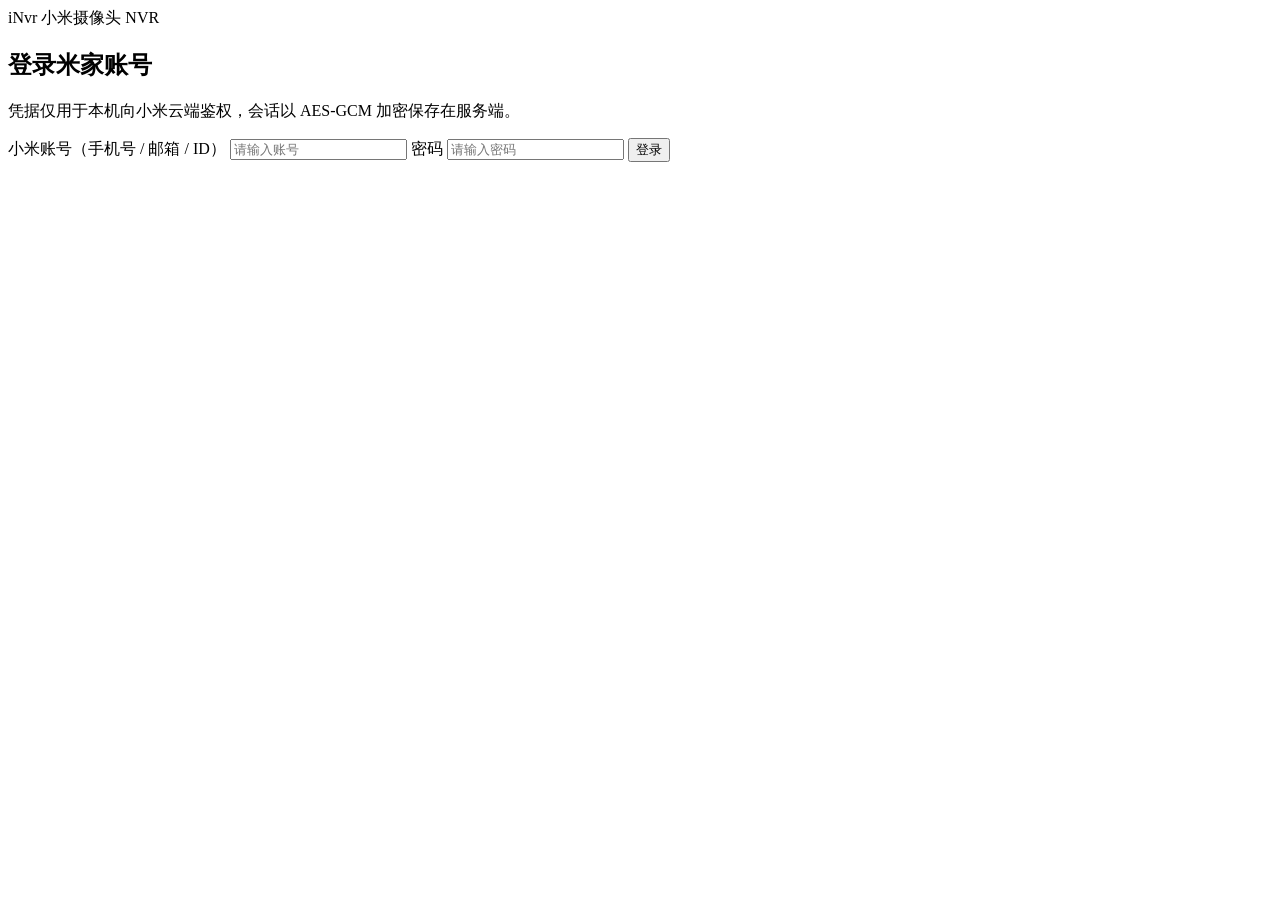
==== src/main/resources/static/index.html @ 577e38ce "增加 设置页面，将录像存储位置调整为可切换、并增加录制时长设置、滚动录制时长等设置，增加rtsp下发端口设置" ====
<!DOCTYPE html>
<html lang="zh-CN">
<head>
    <meta charset="UTF-8">
    <meta name="viewport" content="width=device-width, initial-scale=1.0">
    <link rel="icon" href="data:image/svg+xml,%3Csvg xmlns='http://www.w3.org/2000/svg' viewBox='0 0 16 16'%3E%3Crect width='16' height='16' rx='3' fill='%230891b2'/%3E%3C/svg%3E">
    <title>iNvr · 小米摄像头 NVR</title>
    <link rel="stylesheet" href="/style.css?v=8">
</head>
<body>
<header class="topbar">
    <div class="brand">
        <span class="brand-dot"></span>
        <span class="brand-name">iNvr</span>
        <span class="brand-sub">小米摄像头 NVR</span>
    </div>
    <div class="top-right" id="topRight" hidden>
        <span class="user-chip" id="userChip"></span>
        <button class="btn ghost" id="btnRefresh">刷新设备</button>
        <button class="btn ghost" id="btnLock">锁定</button>
        <button class="btn ghost danger" id="btnLogout">登出</button>
    </div>
</header>

<main class="container">

    <!-- 登录视图 -->
    <section id="loginView" class="login-wrap">
        <div class="login-card">
            <h1>登录米家账号</h1>
            <p class="muted">凭据仅用于本机向小米云端鉴权，会话以 AES-GCM 加密保存在服务端。</p>

            <div id="loginForm">
                <label>小米账号（手机号 / 邮箱 / ID）</label>
                <input type="text" id="username" autocomplete="username" placeholder="请输入账号">
                <label>密码</label>
                <input type="password" id="password" autocomplete="current-password" placeholder="请输入密码">
                <button class="btn primary block" id="btnLogin">登录</button>
            </div>

            <!-- 图形验证码 -->
            <div id="captchaPanel" class="step-panel" hidden>
                <p>请完成图形验证码：</p>
                <img id="captchaImg" class="captcha-img" alt="验证码">
                <input type="text" id="captchaCode" placeholder="输入图中字符" maxlength="8">
                <button class="btn primary block" id="btnCaptcha">提交验证码</button>
            </div>

            <!-- 二次验证 -->
            <div id="twofaPanel" class="step-panel" hidden>
                <p id="twofaTip">验证码已发送，请查收：</p>
                <input type="text" id="verifyCode" inputmode="numeric" placeholder="输入 6 位验证码" maxlength="8">
                <button class="btn primary block" id="btnVerify">提交验证码</button>
            </div>

            <div id="loginError" class="error-box" hidden></div>
        </div>
    </section>

    <!-- 首次设置访问密码视图 -->
    <section id="setupView" class="login-wrap" hidden>
        <div class="login-card">
            <h1>设置访问密码</h1>
            <p class="muted">米家账号已连接。首次使用请为本系统设置一个访问密码，此后每次打开 iNvr 都需输入该密码才能进入。密码以 PBKDF2 加盐哈希保存在本机，不存明文。</p>
            <label>访问密码（至少 6 位）</label>
            <input type="password" id="setupPw1" autocomplete="new-password" placeholder="设置访问密码">
            <label>确认访问密码</label>
            <input type="password" id="setupPw2" autocomplete="new-password" placeholder="再次输入访问密码">
            <button class="btn primary block" id="btnSetup">设置并进入</button>
            <div id="setupError" class="error-box" hidden></div>
        </div>
    </section>

    <!-- 输入访问密码解锁视图 -->
    <section id="lockView" class="login-wrap" hidden>
        <div class="login-card">
            <h1>输入访问密码</h1>
            <p class="muted">iNvr 已受访问密码保护，请输入访问密码解锁进入。</p>
            <label>访问密码</label>
            <input type="password" id="lockPw" autocomplete="current-password" placeholder="请输入访问密码">
            <button class="btn primary block" id="btnUnlock">解锁进入</button>
            <button class="btn ghost block" id="btnGenLink" type="button">生成一键解锁链接</button>
            <div id="lockLinkBox" class="link-box" hidden>
                <p class="muted small">下方链接打开即解锁，等同于密码，请妥善保管，勿外发或用于公网：</p>
                <div class="link-row">
                    <input type="text" id="lockLinkText" readonly>
                    <button class="btn tiny" id="btnCopyLink" type="button">复制</button>
                </div>
            </div>
            <div id="lockError" class="error-box" hidden></div>
        </div>
    </section>

    <!-- 应用视图 -->
    <section id="appView" hidden>
        <nav class="tabs">
            <button class="tab active" data-tab="cameras">摄像头</button>
            <button class="tab" data-tab="recordings">录像文件</button>
            <button class="tab" data-tab="playback">录像回放</button>
            <button class="tab" data-tab="settings">设置</button>
        </nav>

        <div id="tab-cameras">
            <div class="section-head">
                <h2>设备列表</h2>
                <span class="muted" id="camCount"></span>
            </div>
            <div class="grid" id="deviceGrid"></div>
        </div>

        <div id="tab-recordings" hidden>
            <div class="section-head">
                <h2>录像文件</h2>
                <div>
                    <select id="recFilter" class="select"></select>
                    <button class="btn ghost" id="btnRecRefresh">刷新</button>
                </div>
            </div>
            <div class="table-wrap">
                <table class="rec-table">
                    <thead>
                    <tr><th>文件名</th><th>摄像头</th><th>大小</th><th>时间</th><th>操作</th></tr>
                    </thead>
                    <tbody id="recList"></tbody>
                </table>
            </div>
        </div>

        <div id="tab-playback" hidden>
            <div class="section-head">
                <h2>录像回放</h2>
                <div class="pb-bar">
                    <select id="pbCam" class="select"></select>
                    <input type="date" id="pbDate" class="pb-date">
                    <span class="pb-zoom" id="pbZoom">
                        <button class="btn tiny" type="button" data-zoom="24">全天</button>
                        <button class="btn tiny" type="button" data-zoom="6">6小时</button>
                        <button class="btn tiny" type="button" data-zoom="1">1小时</button>
                    </span>
                    <button class="btn ghost tiny" type="button" id="pbPrev">◀</button>
                    <button class="btn ghost tiny" type="button" id="pbNext">▶</button>
                    <button class="btn ghost tiny" type="button" id="pbRefresh">刷新</button>
                </div>
            </div>

            <div class="pb-stage">
                <video id="pbVideo" controls playsinline></video>
                <div id="pbEmpty" class="pb-empty">选择摄像头与日期，点击下方时间轴上的蓝色录像区段即可回放；分段会自动连续播放。</div>
            </div>
            <div class="pb-meta">
                <span id="pbNow" class="muted">--:--:--</span>
                <span id="pbSeg" class="muted"></span>
            </div>
            <div class="tl" id="tl">
                <div class="tl-ruler" id="tlRuler"></div>
                <div class="tl-track" id="tlTrack">
                    <div class="tl-blocks" id="tlBlocks"></div>
                    <div class="tl-cursor" id="tlCursor" hidden></div>
                </div>
            </div>
        </div>

        <!-- 设置 -->
        <div id="tab-settings" hidden>
            <div class="section-head">
                <h2>系统设置</h2>
            </div>
            <div class="settings-grid">
                <div class="set-card">
                    <h3>录像存储路径</h3>
                    <p class="muted small">录像分段（MP4）的保存目录。修改后立即生效：之后的录像写入新目录；正在录制的摄像头会在当前分段正常封段后，于新目录继续录制。已有录像文件不会自动移动，如需合并请手动迁移。</p>
                    <label>当前存储目录</label>
                    <div class="set-path" id="setCurDir">—</div>
                    <div class="set-stats" id="setStats"></div>
                    <label>新存储目录（仅可选择有写权限的目录）</label>
                    <div class="set-pick">
                        <input type="text" id="setDirInput" readonly placeholder="点击右侧“浏览”选择服务器上的目录">
                        <button class="btn" id="btnBrowseDir" type="button">浏览…</button>
                    </div>
                    <div class="set-actions">
                        <button class="btn primary" id="btnSaveDir" type="button" disabled>保存并应用</button>
                        <button class="btn" id="btnResetDir" type="button">恢复默认</button>
                        <button class="btn" id="btnRefreshDir" type="button">刷新</button>
                    </div>
                    <div id="setError" class="error-box" hidden></div>
                    <p class="muted small">默认目录：<code id="setDefaultDir"></code>。选择的是<strong>服务器</strong>（运行本程序的机器）上的目录；设置会持久化，重启后仍生效。</p>
                </div>
                <div class="set-card">
                    <h3>运行参数</h3>
                    <label>录像分段时长（秒，10～3600）</label>
                    <div class="set-edit">
                        <input type="number" id="setSegmentInput" min="10" max="3600" step="10">
                        <button class="btn primary" id="btnSaveSegment" type="button">保存</button>
                    </div>
                    <p class="muted small" id="setSegmentHint"></p>
                    <label>RTSP 端口（1024～65535）</label>
                    <div class="set-edit">
                        <input type="number" id="setRtspInput" min="1024" max="65535" step="1">
                        <button class="btn primary" id="btnSaveRtsp" type="button">保存</button>
                    </div>
                    <p class="muted small" id="setRtspHint"></p>
                    <label>录像保留天数（天，0=永久保存）</label>
                    <div class="set-edit">
                        <input type="number" id="setRetentionInput" min="0" max="3650" step="1">
                        <button class="btn primary" id="btnSaveRetention" type="button">保存</button>
                    </div>
                    <p class="muted small" id="setRetentionHint"></p>
                    <div class="set-kv" id="setMisc"></div>
                </div>
            </div>
        </div>
    </section>
</main>

<!-- 实时预览模态 -->
<div class="modal-mask" id="previewModal" hidden>
    <div class="modal modal-lg">
        <div class="modal-head">
            <span id="previewTitle">实时预览</span>
            <button class="modal-x" id="previewClose">×</button>
        </div>
        <div class="video-wrap">
            <video id="previewVideo" muted autoplay playsinline controls></video>
            <div id="previewHint" class="video-hint" hidden></div>
            <div class="video-loading" id="previewLoading">正在连接摄像头，首次取流约需数秒…</div>
        </div>
        <div class="modal-foot">
            <div class="rtsp-line">
                <span class="muted">RTSP（VLC / ffplay 低延迟）：</span>
                <code id="previewRtsp"></code>
                <button class="btn tiny" id="btnCopyRtsp">复制</button>
            </div>
            <div class="muted small" id="previewNote">网页预览为 HLS（H.265，约 2–4 秒延迟）；多端预览 / 录像 / RTSP 共用一条摄像头连接。</div>
        </div>
    </div>
</div>

<!-- 录像回放模态 -->
<div class="modal-mask" id="playerModal" hidden>
    <div class="modal modal-lg">
        <div class="modal-head">
            <span id="playerTitle">录像回放</span>
            <button class="modal-x" id="playerClose">×</button>
        </div>
        <div class="video-wrap">
            <video id="playerVideo" controls></video>
        </div>
    </div>
</div>

<!-- 服务器目录选择模态 -->
<div class="modal-mask" id="dirModal" hidden>
    <div class="modal modal-dir">
        <div class="modal-head">
            <span>选择录像存储目录（服务器）</span>
            <button class="modal-x" id="dirClose" type="button">×</button>
        </div>
        <div class="dir-toolbar">
            <button class="btn tiny" id="dirUp" type="button">↑ 上一级</button>
            <button class="btn tiny" id="dirReload" type="button">刷新</button>
            <div class="dir-current" id="dirCurrent">—</div>
        </div>
        <div class="dir-roots" id="dirRoots"></div>
        <div class="dir-list" id="dirList"></div>
        <div class="dir-status muted small" id="dirStatus"></div>
        <div class="modal-foot">
            <div class="dir-selected muted small">已选：<code id="dirSelected">未选择</code></div>
            <div class="set-actions">
                <button class="btn primary" id="dirConfirm" type="button" disabled>选择此目录</button>
                <button class="btn" id="dirCancel" type="button">取消</button>
            </div>
        </div>
    </div>
</div>

<div id="toast" class="toast"></div>

<script src="/vendor/hls.min.js"></script>
<script src="/app.js?v=8"></script>
</body>
</html>
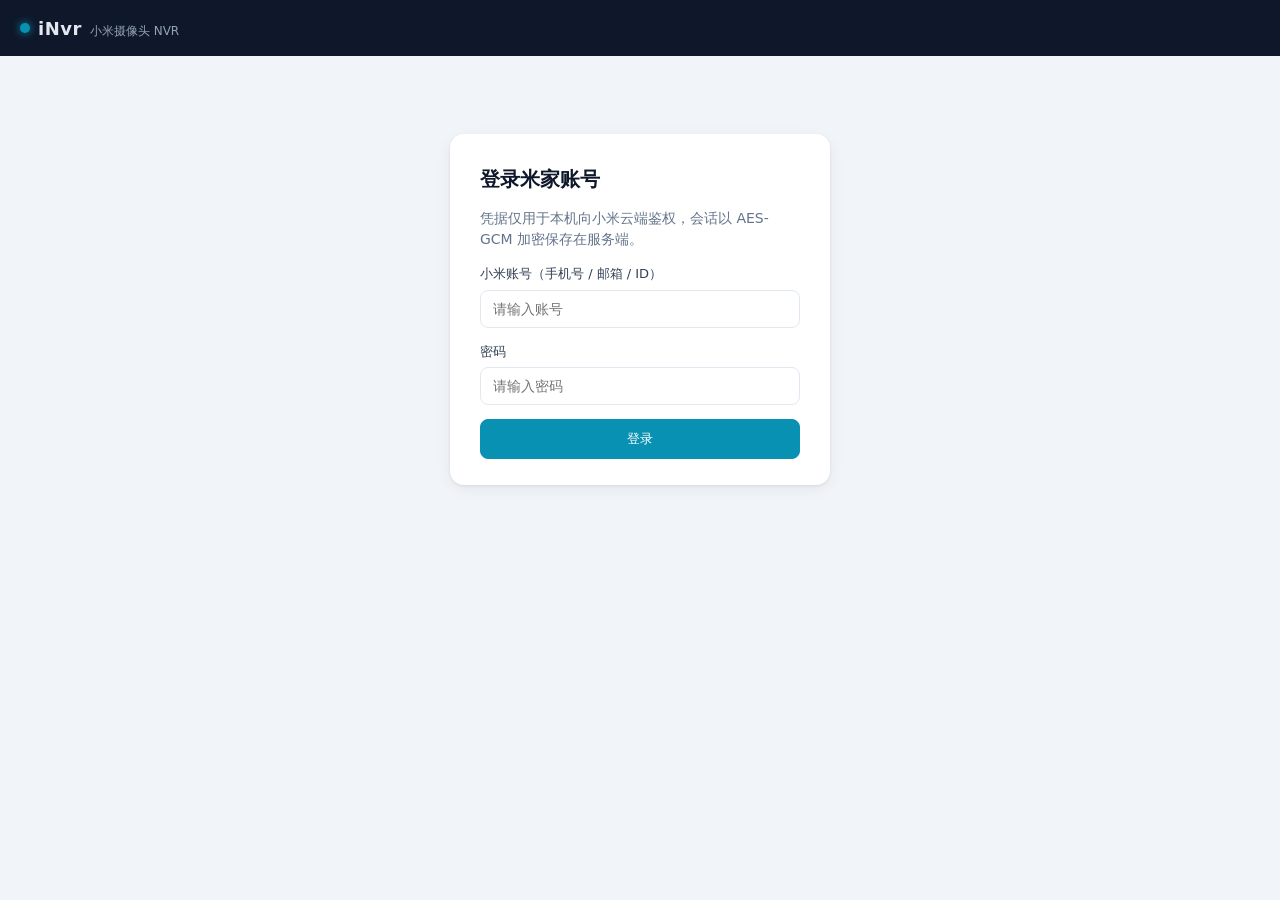
==== commit 3fe00595: "优化 适配fnOS的统一网关" ====
--- a/src/main/resources/static/index.html
+++ b/src/main/resources/static/index.html
@@ -3,9 +3,11 @@
 <head>
     <meta charset="UTF-8">
     <meta name="viewport" content="width=device-width, initial-scale=1.0">
+    <!-- 相对 base：直连根路径解析到 /，fnOS 网关 /app/{appname}/ 下解析到该前缀；资源/API 全部用相对路径 -->
+    <base href="./">
     <link rel="icon" href="data:image/svg+xml,%3Csvg xmlns='http://www.w3.org/2000/svg' viewBox='0 0 16 16'%3E%3Crect width='16' height='16' rx='3' fill='%230891b2'/%3E%3C/svg%3E">
     <title>iNvr · 小米摄像头 NVR</title>
-    <link rel="stylesheet" href="/style.css?v=8">
+    <link rel="stylesheet" href="style.css?v=11">
 </head>
 <body>
 <header class="topbar">
@@ -79,14 +81,6 @@
             <label>访问密码</label>
             <input type="password" id="lockPw" autocomplete="current-password" placeholder="请输入访问密码">
             <button class="btn primary block" id="btnUnlock">解锁进入</button>
-            <button class="btn ghost block" id="btnGenLink" type="button">生成一键解锁链接</button>
-            <div id="lockLinkBox" class="link-box" hidden>
-                <p class="muted small">下方链接打开即解锁，等同于密码，请妥善保管，勿外发或用于公网：</p>
-                <div class="link-row">
-                    <input type="text" id="lockLinkText" readonly>
-                    <button class="btn tiny" id="btnCopyLink" type="button">复制</button>
-                </div>
-            </div>
             <div id="lockError" class="error-box" hidden></div>
         </div>
     </section>
@@ -207,6 +201,39 @@
                     <p class="muted small" id="setRetentionHint"></p>
                     <div class="set-kv" id="setMisc"></div>
                 </div>
+                <div class="set-card">
+                    <h3>门禁访问密码</h3>
+                    <p class="muted small">进入本系统所需的访问密码（独立于米家账号）。修改后需用新密码重新解锁；原“一键解锁链接”会失效。当前已登录会话不会被退出。</p>
+                    <label>当前密码</label>
+                    <div class="set-edit">
+                        <input type="password" id="setPwOld" autocomplete="current-password" placeholder="请输入当前访问密码">
+                    </div>
+                    <label>新密码（6～64 位，不能全为空白）</label>
+                    <div class="set-edit">
+                        <input type="password" id="setPwNew" autocomplete="new-password" placeholder="请输入新访问密码">
+                    </div>
+                    <label>确认新密码</label>
+                    <div class="set-edit">
+                        <input type="password" id="setPwNew2" autocomplete="new-password" placeholder="请再次输入新密码">
+                    </div>
+                    <div class="set-actions">
+                        <button class="btn primary" id="btnSavePw" type="button">修改密码</button>
+                    </div>
+                    <div id="setPwError" class="error-box" hidden></div>
+                    <div class="set-divider"></div>
+                    <label>一键解锁链接</label>
+                    <p class="muted small">凭当前密码生成免密解锁链接，打开即进入系统，等同于密码，请勿外发或用于公网；修改密码后旧链接失效，需重新生成。</p>
+                    <div class="set-edit">
+                        <input type="password" id="setLinkPw" autocomplete="current-password" placeholder="输入当前访问密码以生成链接">
+                        <button class="btn" id="btnGenLink" type="button">生成链接</button>
+                    </div>
+                    <div id="setLinkBox" class="link-box" hidden style="margin-top:8px;">
+                        <div class="link-row">
+                            <input type="text" id="setLinkText" readonly>
+                            <button class="btn tiny" id="btnCopyLink" type="button">复制</button>
+                        </div>
+                    </div>
+                </div>
             </div>
         </div>
     </section>
@@ -275,7 +302,7 @@
 
 <div id="toast" class="toast"></div>
 
-<script src="/vendor/hls.min.js"></script>
-<script src="/app.js?v=8"></script>
+<script src="vendor/hls.min.js"></script>
+<script src="app.js?v=11"></script>
 </body>
 </html>
--- a/src/main/resources/static/style.css
+++ b/src/main/resources/static/style.css
@@ -0,0 +1,252 @@
+* { box-sizing: border-box; }
+[hidden] { display: none !important; }
+:root {
+    --bg: #f1f5f9;
+    --panel: #ffffff;
+    --ink: #0f172a;
+    --muted: #64748b;
+    --line: #e2e8f0;
+    --primary: #0891b2;
+    --primary-d: #0e7490;
+    --green: #059669;
+    --red: #dc2626;
+    --amber: #d97706;
+    --shadow: 0 1px 3px rgba(15, 23, 42, .08), 0 4px 16px rgba(15, 23, 42, .06);
+}
+html, body { margin: 0; padding: 0; }
+body {
+    font-family: "Segoe UI", "Microsoft YaHei", system-ui, -apple-system, sans-serif;
+    background: var(--bg);
+    color: var(--ink);
+    font-size: 14px;
+    line-height: 1.5;
+}
+
+/* 顶栏 */
+.topbar {
+    height: 56px; background: #0f172a; color: #e2e8f0;
+    display: flex; align-items: center; justify-content: space-between;
+    padding: 0 20px; position: sticky; top: 0; z-index: 20;
+}
+.brand { display: flex; align-items: baseline; gap: 8px; }
+.brand-dot { width: 10px; height: 10px; border-radius: 50%; background: var(--primary); display: inline-block; box-shadow: 0 0 8px var(--primary); align-self: center; }
+.brand-name { font-size: 18px; font-weight: 700; letter-spacing: .5px; }
+.brand-sub { font-size: 12px; color: #94a3b8; }
+.top-right { display: flex; align-items: center; gap: 10px; }
+.user-chip { font-size: 13px; color: #cbd5e1; margin-right: 4px; }
+
+.container { max-width: 1180px; margin: 0 auto; padding: 24px 20px 60px; }
+
+/* 按钮 */
+.btn {
+    border: 1px solid var(--line); background: #fff; color: var(--ink);
+    padding: 8px 14px; border-radius: 8px; cursor: pointer; font-size: 13px;
+    transition: all .15s; white-space: nowrap;
+}
+.btn:hover { border-color: var(--primary); color: var(--primary-d); }
+.btn.primary { background: var(--primary); border-color: var(--primary); color: #fff; }
+.btn.primary:hover { background: var(--primary-d); border-color: var(--primary-d); color: #fff; }
+.btn.ghost { background: transparent; color: #cbd5e1; border-color: #334155; }
+.btn.ghost:hover { border-color: var(--primary); color: #fff; }
+.btn.ghost.danger:hover { border-color: var(--red); color: #fca5a5; }
+.btn.block { width: 100%; margin-top: 14px; padding: 10px; }
+.btn.tiny { padding: 3px 9px; font-size: 12px; border-radius: 6px; }
+.btn:disabled { opacity: .55; cursor: not-allowed; }
+.btn.rec-on { background: var(--red); border-color: var(--red); color: #fff; }
+.btn.rec-on:hover { background: #b91c1c; color: #fff; }
+
+/* 登录 */
+.login-wrap { display: flex; justify-content: center; padding-top: 6vh; }
+.login-card {
+    background: var(--panel); border-radius: 14px; box-shadow: var(--shadow);
+    width: 380px; max-width: 92vw; padding: 30px 30px 26px;
+}
+.login-card h1 { margin: 0 0 6px; font-size: 20px; }
+.login-card label { display: block; margin: 14px 0 6px; font-size: 13px; color: #334155; }
+.login-card input, .step-panel input {
+    width: 100%; padding: 10px 12px; border: 1px solid var(--line); border-radius: 8px;
+    font-size: 14px; outline: none;
+}
+.login-card input:focus, .step-panel input:focus { border-color: var(--primary); }
+.step-panel { margin-top: 16px; border-top: 1px dashed var(--line); padding-top: 14px; }
+.captcha-img { display: block; margin: 10px auto; border: 1px solid var(--line); border-radius: 8px; height: 64px; cursor: pointer; }
+.error-box { margin-top: 14px; background: #fef2f2; color: var(--red); border: 1px solid #fecaca; border-radius: 8px; padding: 10px 12px; font-size: 13px; }
+.muted { color: var(--muted); }
+.small { font-size: 12px; }
+
+/* Tabs */
+.tabs { display: flex; gap: 4px; margin-bottom: 18px; border-bottom: 1px solid var(--line); }
+.tab {
+    border: none; background: none; padding: 10px 18px; cursor: pointer; font-size: 14px;
+    color: var(--muted); border-bottom: 2px solid transparent; margin-bottom: -1px;
+}
+.tab.active { color: var(--primary-d); border-bottom-color: var(--primary); font-weight: 600; }
+.section-head { display: flex; align-items: center; justify-content: space-between; margin-bottom: 14px; }
+.section-head h2 { margin: 0; font-size: 17px; }
+.section-head > div { display: flex; gap: 8px; align-items: center; }
+.select { padding: 7px 10px; border: 1px solid var(--line); border-radius: 8px; font-size: 13px; background: #fff; }
+
+/* 设备卡片 */
+.grid { display: grid; grid-template-columns: repeat(auto-fill, minmax(320px, 1fr)); gap: 16px; }
+.cam-card { background: var(--panel); border-radius: 12px; box-shadow: var(--shadow); padding: 16px 18px; display: flex; flex-direction: column; gap: 10px; }
+.cam-top { display: flex; align-items: flex-start; justify-content: space-between; gap: 10px; }
+.cam-name { font-size: 16px; font-weight: 600; display: flex; align-items: center; gap: 8px; flex-wrap: wrap; }
+.cam-name .nm { min-width: 0; }
+.net { display: inline-flex; align-items: center; gap: 5px; font-size: 11px; font-weight: 600; padding: 2px 9px; border-radius: 999px; }
+.net .dot { width: 8px; height: 8px; border-radius: 50%; background: currentColor; }
+.net.online { color: #059669; background: #ecfdf5; border: 1px solid #a7f3d0; }
+.net.online .dot { box-shadow: 0 0 6px rgba(16,185,129,.55); }
+.net.offline { color: #94a3b8; background: #f1f5f9; border: 1px solid var(--line); }
+.cam-card.offline { opacity: .62; }
+.cam-card.offline .cam-actions .btn:disabled { cursor: not-allowed; }
+.cam-model { font-size: 12px; color: var(--muted); margin-top: 2px; }
+.cam-ip { font-size: 12px; color: #475569; font-family: Consolas, monospace; }
+.badges { display: flex; gap: 6px; flex-wrap: wrap; }
+.badge { font-size: 11px; padding: 2px 8px; border-radius: 999px; font-weight: 600; }
+.badge.live { background: #ecfeff; color: var(--primary-d); border: 1px solid #a5f3fc; }
+.badge.rec { background: #fef2f2; color: var(--red); border: 1px solid #fecaca; }
+.badge.off { background: #f1f5f9; color: #94a3b8; border: 1px solid var(--line); }
+.cam-actions { display: flex; gap: 8px; margin-top: 2px; }
+.cam-actions .btn { flex: 1; }
+
+/* 录像表 */
+.table-wrap { background: var(--panel); border-radius: 12px; box-shadow: var(--shadow); overflow: hidden; }
+.rec-table { width: 100%; border-collapse: collapse; font-size: 13px; }
+.rec-table th, .rec-table td { text-align: left; padding: 11px 14px; border-bottom: 1px solid var(--line); }
+.rec-table th { background: #f8fafc; color: #475569; font-weight: 600; font-size: 12px; }
+.rec-table tr:last-child td { border-bottom: none; }
+.rec-table .fname { font-family: Consolas, monospace; font-size: 12px; word-break: break-all; }
+.rec-table .acts { white-space: nowrap; }
+.rec-table .acts .btn { margin-right: 6px; }
+.empty { padding: 40px; text-align: center; color: var(--muted); }
+
+/* 模态 */
+.modal-mask { position: fixed; inset: 0; background: rgba(15, 23, 42, .55); display: flex; align-items: center; justify-content: center; z-index: 50; padding: 20px; }
+.modal-mask[hidden] { display: none; }
+.modal { background: var(--panel); border-radius: 14px; box-shadow: 0 20px 60px rgba(0,0,0,.35); width: 520px; max-width: 96vw; overflow: hidden; }
+.modal-lg { width: 880px; }
+.modal-head { display: flex; align-items: center; justify-content: space-between; padding: 14px 18px; border-bottom: 1px solid var(--line); font-weight: 600; }
+.modal-x { border: none; background: none; font-size: 24px; line-height: 1; cursor: pointer; color: var(--muted); }
+.modal-x:hover { color: var(--ink); }
+.modal-foot { padding: 12px 18px 16px; border-top: 1px solid var(--line); }
+.rtsp-line { display: flex; align-items: center; gap: 8px; flex-wrap: wrap; }
+.rtsp-line code { background: #f1f5f9; padding: 4px 8px; border-radius: 6px; font-size: 12px; flex: 1; min-width: 200px; word-break: break-all; }
+.link-box { margin-top: 12px; padding: 10px; border: 1px solid #334155; border-radius: 10px; background: rgba(255,255,255,0.03); }
+.link-box .small { margin: 0 0 8px; line-height: 1.5; }
+.link-row { display: flex; gap: 8px; align-items: center; }
+.link-row input { flex: 1; min-width: 0; font-size: 12px; padding: 7px 9px; }
+.video-wrap { position: relative; background: #000; aspect-ratio: 16/9; display: flex; align-items: center; justify-content: center; }
+.video-wrap video { width: 100%; height: 100%; object-fit: contain; background: #000; }
+.video-loading { position: absolute; color: #cbd5e1; font-size: 14px; text-align: center; padding: 0 20px; }
+.video-hint { position: absolute; inset: 0; display: flex; align-items: center; justify-content: center; text-align: center; color: #fde68a; background: rgba(2,6,23,.82); padding: 24px; font-size: 14px; line-height: 1.7; }
+
+/* toast */
+.toast { position: fixed; left: 50%; bottom: 32px; transform: translateX(-50%); z-index: 80; display: flex; flex-direction: column; gap: 8px; align-items: center; }
+.toast-item { background: #0f172a; color: #fff; padding: 10px 18px; border-radius: 10px; font-size: 13px; box-shadow: var(--shadow); animation: pop .2s; }
+.toast-item.err { background: var(--red); }
+.toast-item.ok { background: var(--green); }
+@keyframes pop { from { opacity: 0; transform: translateY(8px); } to { opacity: 1; transform: none; } }
+
+/* ========== 时间轴回放 ========== */
+.pb-bar { display: flex; gap: 8px; align-items: center; flex-wrap: wrap; }
+.pb-date { padding: 7px 10px; border: 1px solid var(--line); border-radius: 8px; font-size: 13px; background: #fff; color: var(--ink); }
+.pb-zoom { display: inline-flex; gap: 4px; }
+.pb-zoom .btn { padding: 6px 10px; }
+.pb-zoom .btn.primary { background: var(--primary); border-color: var(--primary); color: #fff; }
+
+.pb-stage { position: relative; background: #000; border-radius: 12px; overflow: hidden; aspect-ratio: 16/9;
+    display: flex; align-items: center; justify-content: center; box-shadow: var(--shadow); }
+.pb-stage video { width: 100%; height: 100%; object-fit: contain; background: #000; }
+.pb-empty { position: absolute; inset: 0; display: flex; align-items: center; justify-content: center;
+    text-align: center; padding: 24px; color: #cbd5e1; font-size: 14px; background: rgba(15, 23, 42, .55); line-height: 1.7; }
+
+.pb-meta { display: flex; align-items: center; justify-content: space-between; gap: 10px; margin: 12px 2px 8px; font-size: 13px; }
+
+.tl { background: var(--panel); border-radius: 12px; box-shadow: var(--shadow); padding: 12px 14px 14px; }
+.tl-ruler { position: relative; height: 22px; margin: 0 1px; }
+.tl-tick { position: absolute; top: 0; bottom: 0; border-left: 1px dotted #cbd5e1; }
+.tl-tick.major { border-left-color: #94a3b8; }
+.tl-lab { position: absolute; top: 1px; left: 4px; font-size: 11px; color: var(--muted); white-space: nowrap; }
+.tl-track { position: relative; height: 38px; margin: 0 1px; background: #f1f5f9; border: 1px solid var(--line);
+    border-radius: 8px; cursor: pointer; overflow: hidden; }
+.tl-blocks { position: absolute; inset: 0; }
+.tl-block { position: absolute; top: 6px; bottom: 6px; min-width: 3px; background: #67e8f9;
+    border: 1px solid #22d3ee; border-radius: 3px; box-sizing: border-box; }
+.tl-block:hover { background: var(--primary); }
+.tl-block.cur { background: var(--primary); border-color: var(--primary-d); box-shadow: 0 0 0 2px rgba(8, 145, 178, .25); z-index: 2; }
+.tl-block.rec { background: #fca5a5; border-color: var(--red); animation: recpulse 1.4s ease-in-out infinite; }
+@keyframes recpulse { 0%, 100% { opacity: 1; } 50% { opacity: .55; } }
+.tl-no { position: absolute; inset: 0; display: flex; align-items: center; justify-content: center; color: var(--muted); font-size: 13px; }
+.tl-cursor { position: absolute; top: -22px; bottom: -2px; width: 2px; background: var(--red); z-index: 4;
+    pointer-events: none;
+    box-shadow: 0 0 4px rgba(220, 38, 38, .6); }
+.tl-cursor::before { content: ''; position: absolute; top: 0; left: -5px; border-left: 6px solid transparent;
+    border-right: 6px solid transparent; border-top: 7px solid var(--red); }
+@media (max-width: 720px) {
+    .pb-bar { gap: 6px; }
+    .tl-lab { font-size: 10px; }
+}
+
+/* ========== 设置 ========== */
+.settings-grid { display: grid; grid-template-columns: 1.5fr 1fr; gap: 16px; align-items: start; }
+.set-card { background: var(--panel); border-radius: 12px; box-shadow: var(--shadow); padding: 18px 20px; }
+.set-card h3 { margin: 0 0 6px; font-size: 15px; }
+.set-card label { display: block; margin: 16px 0 6px; font-size: 13px; color: #334155; }
+.set-card input[type="text"],
+.set-card input[type="number"],
+.set-card input[type="password"] {
+    width: 100%; padding: 10px 12px; border: 1px solid var(--line); border-radius: 8px;
+    font-size: 13px; font-family: Consolas, monospace; outline: none;
+}
+.set-card input[type="text"]:focus,
+.set-card input[type="number"]:focus,
+.set-card input[type="password"]:focus { border-color: var(--primary); }
+.set-path {
+    font-family: Consolas, monospace; font-size: 13px; word-break: break-all;
+    background: #f1f5f9; border: 1px solid var(--line); border-radius: 8px; padding: 9px 12px;
+}
+.set-stats { display: flex; gap: 20px; flex-wrap: wrap; margin-top: 12px; font-size: 13px; color: var(--muted); }
+.set-stats b { color: var(--ink); font-weight: 600; }
+.set-actions { display: flex; gap: 8px; margin-top: 14px; flex-wrap: wrap; }
+.set-card .error-box { margin-top: 12px; }
+.set-kv { margin-top: 4px; }
+.set-kv div { display: flex; justify-content: space-between; gap: 12px; padding: 9px 2px; border-bottom: 1px solid var(--line); font-size: 13px; }
+.set-kv div:last-child { border-bottom: none; }
+.set-kv b { font-family: Consolas, monospace; font-weight: 600; text-align: right; word-break: break-all; }
+.set-card code { font-family: Consolas, monospace; word-break: break-all; }
+.set-card .link-row input { padding: 7px 9px; font-size: 12px; }
+.set-pick { display: flex; gap: 8px; }
+.set-pick input { flex: 1; min-width: 0; background: #f8fafc; cursor: default; }
+.set-edit { display: flex; gap: 8px; align-items: center; }
+.set-edit input { flex: 1; min-width: 0; }
+.set-edit .btn { white-space: nowrap; }
+@media (max-width: 820px) {
+    .settings-grid { grid-template-columns: 1fr; }
+}
+
+/* ========== 目录选择弹窗 ========== */
+.modal-dir { width: 640px; max-width: 96vw; display: flex; flex-direction: column; max-height: 86vh; }
+.dir-toolbar { display: flex; gap: 8px; align-items: center; padding: 12px 18px; border-bottom: 1px solid var(--line); }
+.dir-current { flex: 1; min-width: 0; font-family: Consolas, monospace; font-size: 12px; color: var(--muted);
+    white-space: nowrap; overflow: hidden; text-overflow: ellipsis; }
+.dir-roots { display: flex; gap: 6px; flex-wrap: wrap; padding: 10px 18px 0; }
+.dir-drive { font-family: Consolas, monospace; }
+.dir-list { margin: 10px 18px; border: 1px solid var(--line); border-radius: 8px; overflow-y: auto; min-height: 200px; max-height: 42vh; }
+.dir-item { display: flex; align-items: center; gap: 8px; padding: 9px 12px; cursor: pointer; font-size: 13px; border-bottom: 1px solid #f1f5f9; }
+.dir-item:last-child { border-bottom: none; }
+.dir-item:hover { background: #f1f5f9; }
+.dir-item.sel { background: #e0f2fe; }
+.dir-item .dir-ico { color: var(--primary); flex: none; }
+.dir-item.ro { color: #94a3b8; cursor: not-allowed; }
+.dir-item.ro .dir-ico { color: #cbd5e1; }
+.dir-item.ro:hover { background: transparent; }
+.dir-item.ro.sel { background: #f8fafc; }
+.dir-name { flex: 1; min-width: 0; overflow: hidden; text-overflow: ellipsis; white-space: nowrap; }
+.dir-flag { font-size: 11px; flex: none; padding: 1px 8px; border-radius: 999px; }
+.dir-item:not(.ro) .dir-flag { background: #dcfce7; color: #15803d; }
+.dir-item.ro .dir-flag { background: #f1f5f9; color: #94a3b8; }
+.dir-empty { padding: 18px 12px; text-align: center; color: var(--muted); font-size: 13px; }
+.dir-status { padding: 0 18px 4px; }
+.dir-selected { margin-bottom: 8px; word-break: break-all; }
+.dir-selected code { font-family: Consolas, monospace; }
+.set-divider { height: 1px; background: var(--line); border: 0; margin: 16px 0; }
